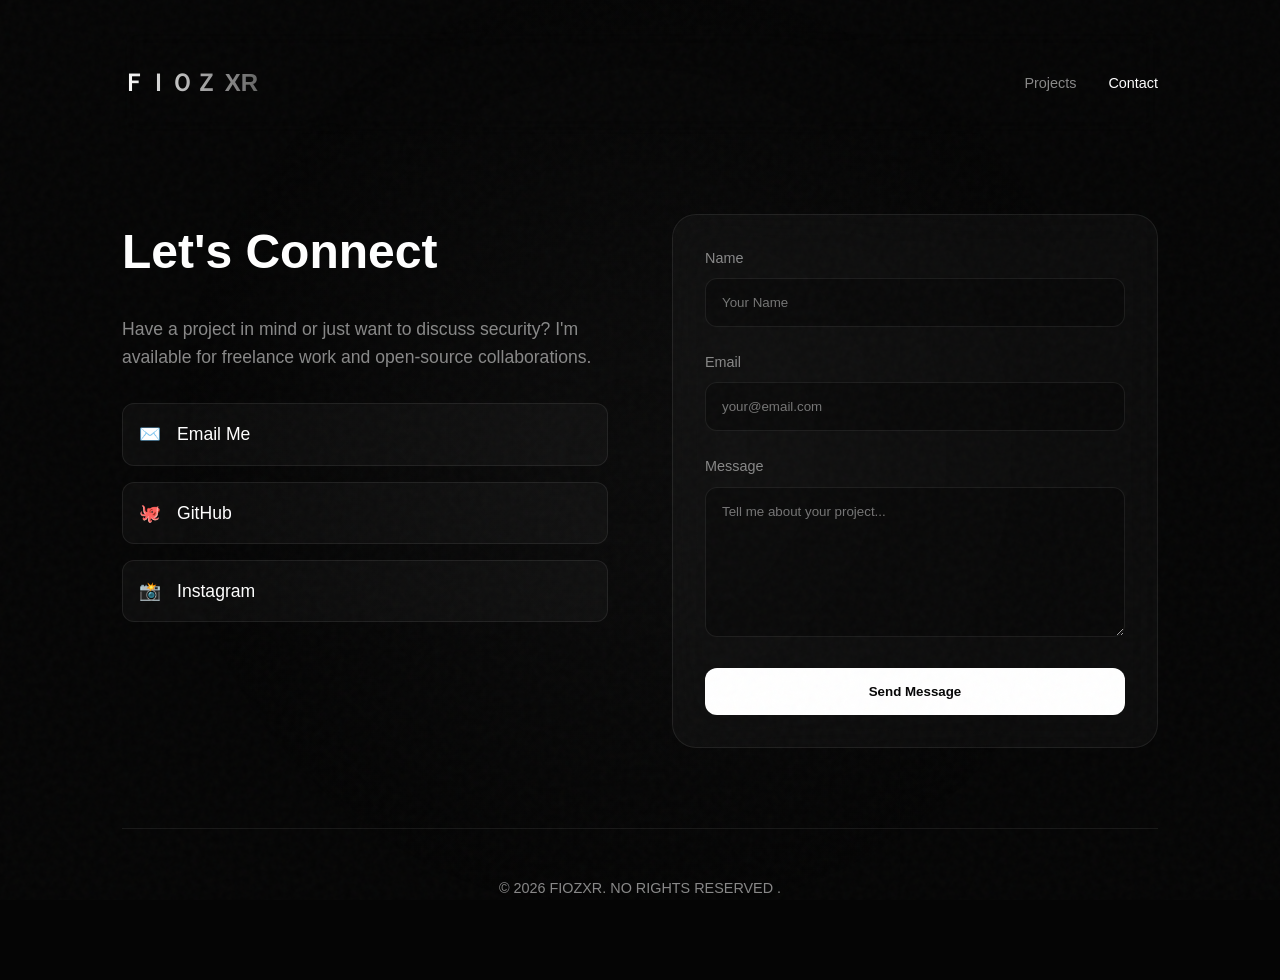
==== contact.html @ 8e523a1c "Add files via upload" ====
<!DOCTYPE html>
<html lang="en">
<head>
    <meta charset="UTF-8">
    <meta name="viewport" content="width=device-width, initial-scale=1.0">
    <title>FIOZXR | Contact</title>
    <style>
        /* [SAME SHARED CSS AS ABOVE] */
        :root { --bg-color: #050505; --text-main: #ffffff; --text-muted: #888888; --glass-bg: rgba(255, 255, 255, 0.03); --glass-border: rgba(255, 255, 255, 0.08); --accent-glow: rgba(255, 255, 255, 0.15); --font-main: 'Inter', sans-serif; }
        * { box-sizing: border-box; margin: 0; padding: 0; }
        body { background-color: var(--bg-color); color: var(--text-main); font-family: var(--font-main); overflow-x: hidden; line-height: 1.6; }
        ::-webkit-scrollbar { width: 8px; } ::-webkit-scrollbar-track { background: transparent; } ::-webkit-scrollbar-thumb { background-color: rgba(255, 255, 255, 0.2); border-radius: 20px; border: 2px solid var(--bg-color); background-clip: content-box; }
        .aurora-bg { position: fixed; top: 0; left: 0; width: 100vw; height: 100vh; z-index: -1; background: radial-gradient(circle at 50% 50%, rgba(30, 30, 30, 0.4), transparent 60%); opacity: 0.6; animation: breathe 10s infinite alternate; }
        @keyframes breathe { 0% { transform: scale(1); opacity: 0.4; } 100% { transform: scale(1.2); opacity: 0.7; } }
        .noise { position: fixed; top: 0; left: 0; width: 100%; height: 100%; pointer-events: none; z-index: 9999; opacity: 0.03; background-image: url("data:image/svg+xml,%3Csvg viewBox='0 0 200 200' xmlns='http://www.w3.org/2000/svg'%3E%3Cfilter id='noiseFilter'%3E%3CfeTurbulence type='fractalNoise' baseFrequency='0.65' numOctaves='3' stitchTiles='stitch'/%3E%3C/filter%3E%3Crect width='100%25' height='100%25' filter='url(%23noiseFilter)'/%3E%3C/svg%3E"); }
        .container { max-width: 1100px; margin: 0 auto; padding: 2rem; }
        nav { display: flex; justify-content: space-between; align-items: center; padding: 2rem 0; margin-bottom: 5rem; backdrop-filter: blur(10px); position: sticky; top: 0; z-index: 100; }
        .logo { font-size: 1.5rem; font-weight: 700; background: linear-gradient(to right, #fff, #666); -webkit-background-clip: text; -webkit-text-fill-color: transparent; text-decoration: none; }
        .nav-links { display: flex; gap: 2rem; }
        .nav-links a { color: var(--text-muted); text-decoration: none; font-size: 0.9rem; transition: color 0.3s; }
        .nav-links a:hover, .nav-links a.active { color: var(--text-main); }
        footer { border-top: 1px solid var(--glass-border); padding: 3rem 0; text-align: center; color: var(--text-muted); font-size: 0.9rem; margin-top: 5rem; }
        .fade-in-up { opacity: 0; transform: translateY(30px); transition: opacity 0.8s ease-out, transform 0.8s ease-out; }
        .fade-in-up.visible { opacity: 1; transform: translateY(0); }

        /* --- CONTACT SPECIFIC CSS --- */
        .contact-layout { display: grid; grid-template-columns: 1fr; gap: 4rem; }
        @media(min-width: 768px) { .contact-layout { grid-template-columns: 1fr 1fr; } }

        .contact-info h1 { font-size: 3rem; margin-bottom: 1.5rem; }
        .contact-info p { color: var(--text-muted); margin-bottom: 2rem; font-size: 1.1rem; }
        
        .social-list { display: flex; flex-direction: column; gap: 1rem; }
        .social-item { display: flex; align-items: center; gap: 1rem; text-decoration: none; color: var(--text-main); font-size: 1.1rem; padding: 1rem; border: 1px solid var(--glass-border); border-radius: 12px; background: var(--glass-bg); transition: 0.3s; }
        .social-item:hover { background: rgba(255,255,255,0.05); border-color: var(--text-muted); transform: translateX(10px); }

        .contact-form { background: var(--glass-bg); padding: 2rem; border-radius: 24px; border: 1px solid var(--glass-border); backdrop-filter: blur(20px); }
        .form-group { margin-bottom: 1.5rem; }
        .form-group label { display: block; margin-bottom: 0.5rem; color: var(--text-muted); font-size: 0.9rem; }
        .form-input, .form-textarea { width: 100%; padding: 1rem; background: rgba(0,0,0,0.3); border: 1px solid var(--glass-border); border-radius: 12px; color: var(--text-main); font-family: var(--font-main); outline: none; transition: 0.3s; }
        .form-input:focus, .form-textarea:focus { border-color: var(--text-muted); background: rgba(0,0,0,0.5); }
        .form-textarea { min-height: 150px; resize: vertical; }
        .submit-btn { width: 100%; padding: 1rem; background: var(--text-main); color: var(--bg-color); border: none; border-radius: 12px; font-weight: 700; cursor: pointer; transition: 0.3s; }
        .submit-btn:hover { opacity: 0.9; transform: scale(1.02); }

    </style>
</head>
<body>
    <div class="noise"></div>
    <div class="aurora-bg"></div>

    <div class="container">
        <nav>
            <a href="index.html" class="logo">ＦＩＯＺ XR</a>
            <div class="nav-links">
                <a href="projects.html">Projects</a>
                <a href="contact.html" class="active">Contact</a>
            </div>
        </nav>

        <div class="contact-layout">
            <div class="contact-info fade-in-up">
                <h1>Let's Connect</h1>
                <p>Have a project in mind or just want to discuss security? I'm available for freelance work and open-source collaborations.</p>
                
                <div class="social-list">
                    <a href="mailto:fiozxrrahman@duck.com" class="social-item">
                        <span>✉️</span> Email Me
                    </a>
                    <a href="https://github.com/fiozxr" class="social-item">
                        <span>🐙</span> GitHub
                    </a>
                    <a href="https://instagram.com/fiozxr_" class="social-item">
                        <span>📸</span> Instagram
                    </a>
                </div>
            </div>

            <div class="contact-form fade-in-up" style="transition-delay: 0.2s;">
                <form>
                    <div class="form-group">
                        <label>Name</label>
                        <input type="text" class="form-input" placeholder="Your Name">
                    </div>
                    <div class="form-group">
                        <label>Email</label>
                        <input type="email" class="form-input" placeholder="your@email.com">
                    </div>
                    <div class="form-group">
                        <label>Message</label>
                        <textarea class="form-textarea" placeholder="Tell me about your project..."></textarea>
                    </div>
                    <button type="button" class="submit-btn">Send Message</button>
                </form>
            </div>
        </div>

        <footer>
            <p>&copy; 2026 FIOZXR. NO RIGHTS RESERVED .</p>
        </footer>
    </div>

    <script>
        const observer = new IntersectionObserver((entries) => {
            entries.forEach(entry => { if (entry.isIntersecting) entry.target.classList.add('visible'); });
        }, { threshold: 0.1 });
        document.querySelectorAll('.fade-in-up').forEach((el) => observer.observe(el));
    </script>
</body>
</html>
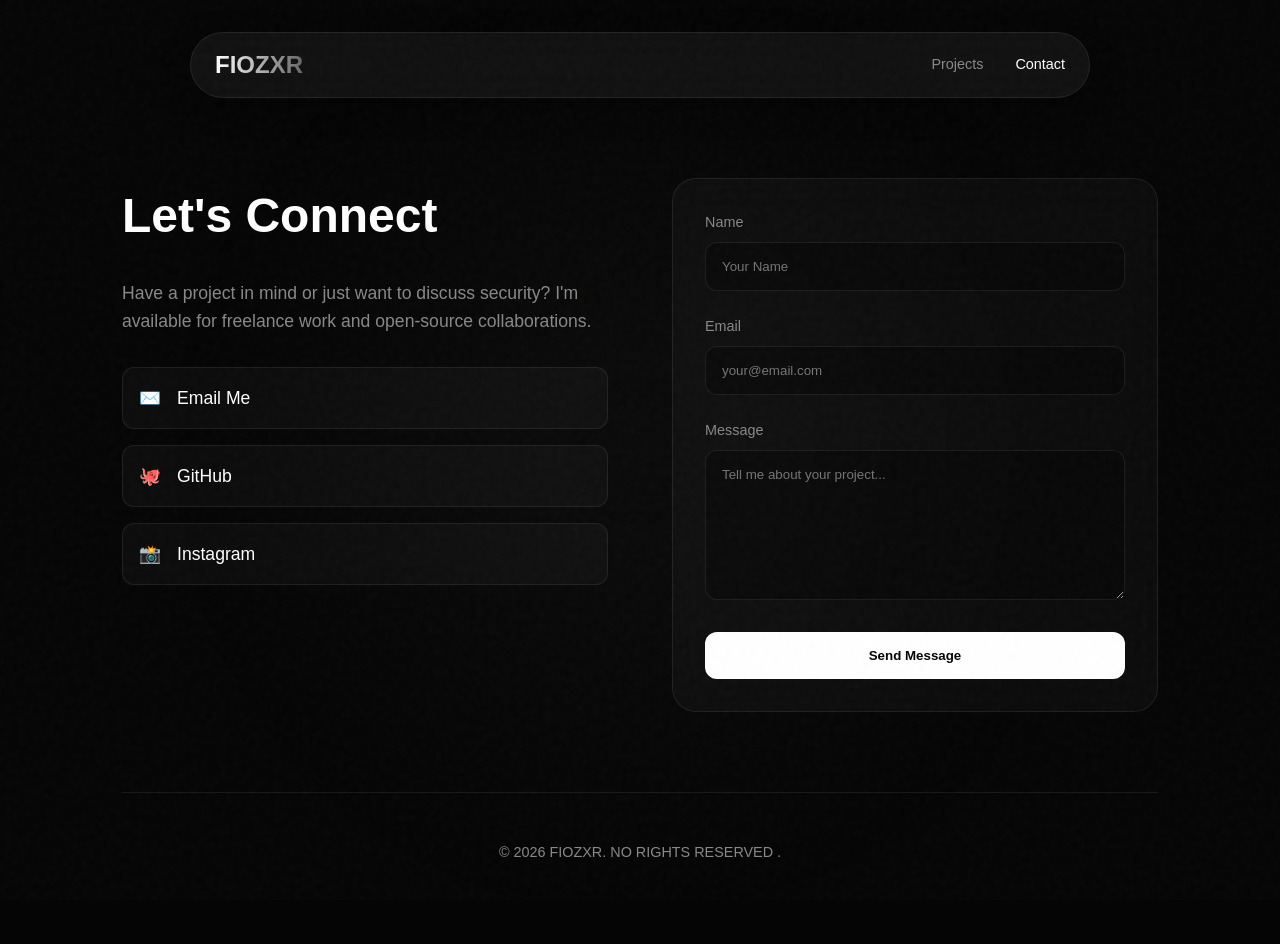
==== commit 6bd1ed16: "Add files via upload" ====
--- a/contact.html
+++ b/contact.html
@@ -14,8 +14,7 @@
         @keyframes breathe { 0% { transform: scale(1); opacity: 0.4; } 100% { transform: scale(1.2); opacity: 0.7; } }
         .noise { position: fixed; top: 0; left: 0; width: 100%; height: 100%; pointer-events: none; z-index: 9999; opacity: 0.03; background-image: url("data:image/svg+xml,%3Csvg viewBox='0 0 200 200' xmlns='http://www.w3.org/2000/svg'%3E%3Cfilter id='noiseFilter'%3E%3CfeTurbulence type='fractalNoise' baseFrequency='0.65' numOctaves='3' stitchTiles='stitch'/%3E%3C/filter%3E%3Crect width='100%25' height='100%25' filter='url(%23noiseFilter)'/%3E%3C/svg%3E"); }
         .container { max-width: 1100px; margin: 0 auto; padding: 2rem; }
-        nav { display: flex; justify-content: space-between; align-items: center; padding: 2rem 0; margin-bottom: 5rem; backdrop-filter: blur(10px); position: sticky; top: 0; z-index: 100; }
-        .logo { font-size: 1.5rem; font-weight: 700; background: linear-gradient(to right, #fff, #666); -webkit-background-clip: text; -webkit-text-fill-color: transparent; text-decoration: none; }
+        nav { display: flex; justify-content: space-between; align-items: center; padding: 0.8rem 1.5rem; margin: 0 auto 5rem auto; max-width: 900px; position: sticky; top: 20px; z-index: 100; border-radius: 50px; background: rgba(255, 255, 255, 0.05); backdrop-filter: blur(18px); -webkit-backdrop-filter: blur(18px); border: 1px solid rgba(255, 255, 255, 0.08); box-shadow: 0 10px 30px rgba(0, 0, 0, 0.4); }        .logo { font-size: 1.5rem; font-weight: 700; background: linear-gradient(to right, #fff, #666); -webkit-background-clip: text; -webkit-text-fill-color: transparent; text-decoration: none; }
         .nav-links { display: flex; gap: 2rem; }
         .nav-links a { color: var(--text-muted); text-decoration: none; font-size: 0.9rem; transition: color 0.3s; }
         .nav-links a:hover, .nav-links a.active { color: var(--text-main); }
@@ -51,7 +50,7 @@
 
     <div class="container">
         <nav>
-            <a href="index.html" class="logo">ＦＩＯＺ XR</a>
+            <a href="index.html" class="logo">FIOZXR</a>
             <div class="nav-links">
                 <a href="projects.html">Projects</a>
                 <a href="contact.html" class="active">Contact</a>
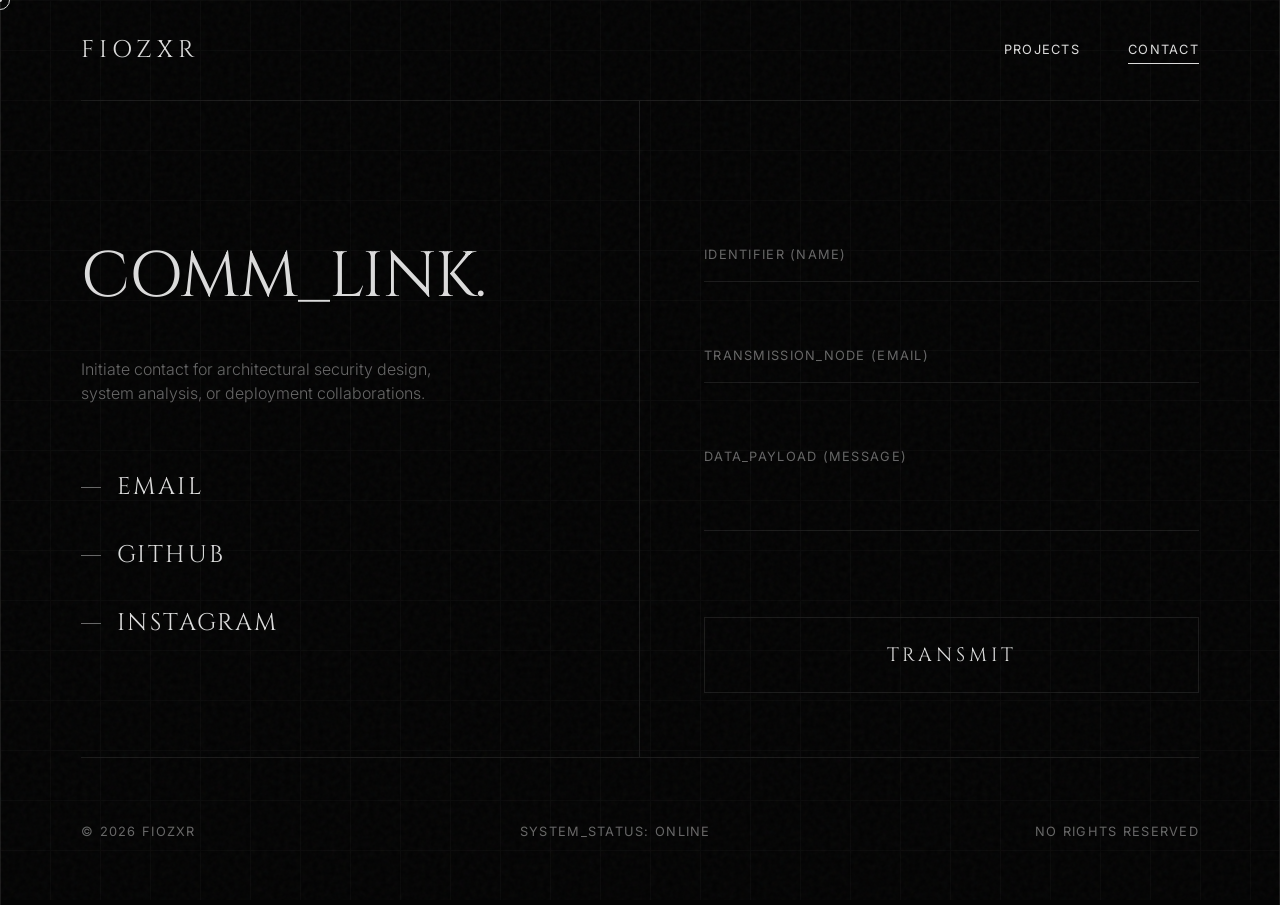
==== commit a0c31b13: "update website to motion design architecture aesthetic minimalism goth designs" ====
--- a/contact.html
+++ b/contact.html
@@ -4,106 +4,190 @@
     <meta charset="UTF-8">
     <meta name="viewport" content="width=device-width, initial-scale=1.0">
     <title>FIOZXR | Contact</title>
+    <link rel="preconnect" href="https://fonts.googleapis.com">
+    <link rel="preconnect" href="https://fonts.gstatic.com" crossorigin>
+    <link href="https://fonts.googleapis.com/css2?family=Cinzel:wght@400;700&family=Inter:wght@300;400;600&display=swap" rel="stylesheet">
     <style>
-        /* [SAME SHARED CSS AS ABOVE] */
-        :root { --bg-color: #050505; --text-main: #ffffff; --text-muted: #888888; --glass-bg: rgba(255, 255, 255, 0.03); --glass-border: rgba(255, 255, 255, 0.08); --accent-glow: rgba(255, 255, 255, 0.15); --font-main: 'Inter', sans-serif; }
-        * { box-sizing: border-box; margin: 0; padding: 0; }
-        body { background-color: var(--bg-color); color: var(--text-main); font-family: var(--font-main); overflow-x: hidden; line-height: 1.6; }
-        ::-webkit-scrollbar { width: 8px; } ::-webkit-scrollbar-track { background: transparent; } ::-webkit-scrollbar-thumb { background-color: rgba(255, 255, 255, 0.2); border-radius: 20px; border: 2px solid var(--bg-color); background-clip: content-box; }
-        .aurora-bg { position: fixed; top: 0; left: 0; width: 100vw; height: 100vh; z-index: -1; background: radial-gradient(circle at 50% 50%, rgba(30, 30, 30, 0.4), transparent 60%); opacity: 0.6; animation: breathe 10s infinite alternate; }
-        @keyframes breathe { 0% { transform: scale(1); opacity: 0.4; } 100% { transform: scale(1.2); opacity: 0.7; } }
-        .noise { position: fixed; top: 0; left: 0; width: 100%; height: 100%; pointer-events: none; z-index: 9999; opacity: 0.03; background-image: url("data:image/svg+xml,%3Csvg viewBox='0 0 200 200' xmlns='http://www.w3.org/2000/svg'%3E%3Cfilter id='noiseFilter'%3E%3CfeTurbulence type='fractalNoise' baseFrequency='0.65' numOctaves='3' stitchTiles='stitch'/%3E%3C/filter%3E%3Crect width='100%25' height='100%25' filter='url(%23noiseFilter)'/%3E%3C/svg%3E"); }
-        .container { max-width: 1100px; margin: 0 auto; padding: 2rem; }
-        nav { display: flex; justify-content: space-between; align-items: center; padding: 0.8rem 1.5rem; margin: 0 auto 5rem auto; max-width: 900px; position: sticky; top: 20px; z-index: 100; border-radius: 50px; background: rgba(255, 255, 255, 0.05); backdrop-filter: blur(18px); -webkit-backdrop-filter: blur(18px); border: 1px solid rgba(255, 255, 255, 0.08); box-shadow: 0 10px 30px rgba(0, 0, 0, 0.4); }        .logo { font-size: 1.5rem; font-weight: 700; background: linear-gradient(to right, #fff, #666); -webkit-background-clip: text; -webkit-text-fill-color: transparent; text-decoration: none; }
-        .nav-links { display: flex; gap: 2rem; }
-        .nav-links a { color: var(--text-muted); text-decoration: none; font-size: 0.9rem; transition: color 0.3s; }
-        .nav-links a:hover, .nav-links a.active { color: var(--text-main); }
-        footer { border-top: 1px solid var(--glass-border); padding: 3rem 0; text-align: center; color: var(--text-muted); font-size: 0.9rem; margin-top: 5rem; }
-        .fade-in-up { opacity: 0; transform: translateY(30px); transition: opacity 0.8s ease-out, transform 0.8s ease-out; }
-        .fade-in-up.visible { opacity: 1; transform: translateY(0); }
+        /* [COPY CORE CSS] */
+        :root { --bg: #030303; --fg: #dcdcdc; --muted: #666666; --border: #1a1a1a; --hover: #222222; --font-head: 'Cinzel', serif; --font-body: 'Inter', sans-serif; }
+        * { box-sizing: border-box; margin: 0; padding: 0; cursor: none; }
+        body { background-color: var(--bg); color: var(--fg); font-family: var(--font-body); overflow-x: hidden; line-height: 1.5; -webkit-font-smoothing: antialiased; }
+        #cursor { position: fixed; top: 0; left: 0; width: 20px; height: 20px; border: 1px solid var(--fg); border-radius: 50%; pointer-events: none; z-index: 9999; transform: translate(-50%, -50%); transition: width 0.3s, height 0.3s, background-color 0.3s; mix-blend-mode: difference; }
+        #cursor.hover { width: 50px; height: 50px; background-color: var(--fg); border-color: transparent; }
+        #cursor-dot { position: fixed; top: 0; left: 0; width: 4px; height: 4px; background-color: var(--fg); border-radius: 50%; pointer-events: none; z-index: 9999; transform: translate(-50%, -50%); }
+        .noise { position: fixed; top: 0; left: 0; width: 100vw; height: 100vh; pointer-events: none; z-index: 9998; opacity: 0.04; background-image: url("data:image/svg+xml,%3Csvg viewBox='0 0 200 200' xmlns='http://www.w3.org/2000/svg'%3E%3Cfilter id='noiseFilter'%3E%3CfeTurbulence type='fractalNoise' baseFrequency='0.8' numOctaves='3' stitchTiles='stitch'/%3E%3C/filter%3E%3Crect width='100%25' height='100%25' filter='url(%23noiseFilter)'/%3E%3C/svg%3E"); }
+        .grid-overlay { position: fixed; top: 0; left: 0; width: 100vw; height: 100vh; pointer-events: none; z-index: -1; background-size: 50px 50px; background-image: linear-gradient(to right, var(--border) 1px, transparent 1px), linear-gradient(to bottom, var(--border) 1px, transparent 1px); opacity: 0.3; }
+        .loader { position: fixed; top: 0; left: 0; width: 100vw; height: 100vh; background: var(--bg); z-index: 10000; display: flex; justify-content: center; align-items: center; transition: transform 1.2s cubic-bezier(0.77, 0, 0.175, 1); }
+        .loader.hide { transform: translateY(-100%); }
+        .loader-text { font-family: var(--font-head); font-size: 2rem; letter-spacing: 0.5em; overflow: hidden; }
+        .loader-text span { display: inline-block; transform: translateY(100%); animation: revealUp 1s forwards; }
+        @keyframes revealUp { to { transform: translateY(0); } }
+        h1, h2, h3 { font-family: var(--font-head); font-weight: 400; text-transform: uppercase; }
+        a { color: var(--fg); text-decoration: none; position: relative; }
+        .arch-container { display: grid; grid-template-columns: 80px 1fr 80px; min-height: 100vh; border-left: 1px solid var(--border); border-right: 1px solid var(--border); margin: 0 auto; max-width: 1400px; }
+        header { grid-column: 2; display: flex; justify-content: space-between; align-items: center; padding: 2rem 0; border-bottom: 1px solid var(--border); }
+        .logo { font-family: var(--font-head); font-size: 1.5rem; letter-spacing: 0.2em; }
+        nav { display: flex; gap: 3rem; }
+        nav a { font-size: 0.8rem; letter-spacing: 0.1em; text-transform: uppercase; }
+        nav a::after { content: ''; position: absolute; width: 0; height: 1px; bottom: -4px; left: 0; background-color: var(--fg); transition: width 0.3s ease; }
+        nav a:hover::after, nav a.active::after { width: 100%; }
+        footer { grid-column: 2; padding: 4rem 0; display: flex; justify-content: space-between; align-items: center; font-size: 0.8rem; color: var(--muted); letter-spacing: 0.1em; text-transform: uppercase; }
+        .hover-target { display: inline-block; }
+        .reveal { opacity: 0; transform: translateY(40px); transition: opacity 1s, transform 1s cubic-bezier(0.16, 1, 0.3, 1); }
+        .reveal.active { opacity: 1; transform: translateY(0); }
 
-        /* --- CONTACT SPECIFIC CSS --- */
-        .contact-layout { display: grid; grid-template-columns: 1fr; gap: 4rem; }
-        @media(min-width: 768px) { .contact-layout { grid-template-columns: 1fr 1fr; } }
+        /* --- CONTACT ARCHITECTURE --- */
+        .contact-grid {
+            grid-column: 2;
+            display: grid;
+            grid-template-columns: 1fr 1fr;
+            min-height: 70vh;
+        }
+        @media (max-width: 900px) { .contact-grid { grid-template-columns: 1fr; } }
 
-        .contact-info h1 { font-size: 3rem; margin-bottom: 1.5rem; }
-        .contact-info p { color: var(--text-muted); margin-bottom: 2rem; font-size: 1.1rem; }
+        .contact-info {
+            padding: 8rem 4rem 4rem 0;
+            border-right: 1px solid var(--border);
+            display: flex; flex-direction: column;
+        }
+        @media (max-width: 900px) { .contact-info { border-right: none; border-bottom: 1px solid var(--border); padding: 4rem 0; } }
+
+        .contact-info h1 { font-size: clamp(3rem, 5vw, 4rem); margin-bottom: 2rem; letter-spacing: -0.02em; }
+        .contact-info p { color: var(--muted); font-weight: 300; margin-bottom: 4rem; max-width: 400px; }
+
+        .social-links { display: flex; flex-direction: column; gap: 2rem; }
+        .social-link {
+            font-family: var(--font-head); font-size: 1.5rem; letter-spacing: 0.1em;
+            display: flex; align-items: center; gap: 1rem;
+            transition: transform 0.3s;
+        }
+        .social-link::before { content: ''; display: block; width: 20px; height: 1px; background: var(--muted); transition: width 0.3s; }
+        .social-link:hover { transform: translateX(10px); }
+        .social-link:hover::before { width: 40px; background: var(--fg); }
+
+        .contact-form-wrapper {
+            padding: 8rem 0 4rem 4rem;
+        }
+        @media (max-width: 900px) { .contact-form-wrapper { padding: 4rem 0; } }
+
+        form { display: flex; flex-direction: column; gap: 3rem; }
         
-        .social-list { display: flex; flex-direction: column; gap: 1rem; }
-        .social-item { display: flex; align-items: center; gap: 1rem; text-decoration: none; color: var(--text-main); font-size: 1.1rem; padding: 1rem; border: 1px solid var(--glass-border); border-radius: 12px; background: var(--glass-bg); transition: 0.3s; }
-        .social-item:hover { background: rgba(255,255,255,0.05); border-color: var(--text-muted); transform: translateX(10px); }
+        .input-group { position: relative; }
+        .input-group input, .input-group textarea {
+            width: 100%;
+            background: transparent;
+            border: none;
+            border-bottom: 1px solid var(--border);
+            padding: 1rem 0;
+            color: var(--fg);
+            font-family: var(--font-body);
+            font-size: 1rem;
+            outline: none;
+            transition: border-color 0.3s;
+        }
+        .input-group textarea { resize: none; height: 100px; }
+        .input-group label {
+            position: absolute; left: 0; top: 1rem;
+            color: var(--muted); font-size: 0.8rem; text-transform: uppercase; letter-spacing: 0.1em;
+            transition: top 0.3s, font-size 0.3s, color 0.3s;
+            pointer-events: none;
+        }
+        .input-group input:focus, .input-group textarea:focus { border-color: var(--fg); }
+        .input-group input:focus ~ label, .input-group textarea:focus ~ label,
+        .input-group input:valid ~ label, .input-group textarea:valid ~ label {
+            top: -1.5rem; font-size: 0.7rem; color: var(--fg);
+        }
 
-        .contact-form { background: var(--glass-bg); padding: 2rem; border-radius: 24px; border: 1px solid var(--glass-border); backdrop-filter: blur(20px); }
-        .form-group { margin-bottom: 1.5rem; }
-        .form-group label { display: block; margin-bottom: 0.5rem; color: var(--text-muted); font-size: 0.9rem; }
-        .form-input, .form-textarea { width: 100%; padding: 1rem; background: rgba(0,0,0,0.3); border: 1px solid var(--glass-border); border-radius: 12px; color: var(--text-main); font-family: var(--font-main); outline: none; transition: 0.3s; }
-        .form-input:focus, .form-textarea:focus { border-color: var(--text-muted); background: rgba(0,0,0,0.5); }
-        .form-textarea { min-height: 150px; resize: vertical; }
-        .submit-btn { width: 100%; padding: 1rem; background: var(--text-main); color: var(--bg-color); border: none; border-radius: 12px; font-weight: 700; cursor: pointer; transition: 0.3s; }
-        .submit-btn:hover { opacity: 0.9; transform: scale(1.02); }
+        .submit-btn {
+            background: transparent; border: 1px solid var(--border);
+            color: var(--fg); font-family: var(--font-head);
+            font-size: 1.2rem; letter-spacing: 0.2em; text-transform: uppercase;
+            padding: 1.5rem 0; width: 100%;
+            transition: background 0.3s, color 0.3s;
+            margin-top: 2rem;
+        }
+        .submit-btn:hover { background: var(--fg); color: var(--bg); }
 
     </style>
 </head>
 <body>
+    <div class="loader" id="loader">
+        <div class="loader-text"><span>ESTABLISH_UPLINK</span></div>
+    </div>
+
     <div class="noise"></div>
-    <div class="aurora-bg"></div>
+    <div class="grid-overlay"></div>
 
-    <div class="container">
-        <nav>
-            <a href="index.html" class="logo">FIOZXR</a>
-            <div class="nav-links">
-                <a href="projects.html">Projects</a>
-                <a href="contact.html" class="active">Contact</a>
-            </div>
-        </nav>
+    <div id="cursor"></div>
+    <div id="cursor-dot"></div>
 
-        <div class="contact-layout">
-            <div class="contact-info fade-in-up">
-                <h1>Let's Connect</h1>
-                <p>Have a project in mind or just want to discuss security? I'm available for freelance work and open-source collaborations.</p>
+    <div class="arch-container">
+        <header>
+            <a href="index.html" class="logo hover-target">FIOZXR</a>
+            <nav>
+                <a href="projects.html" class="hover-target">Projects</a>
+                <a href="contact.html" class="active hover-target">Contact</a>
+            </nav>
+        </header>
+
+        <section class="contact-grid">
+            <div class="contact-info reveal">
+                <h1>COMM_LINK.</h1>
+                <p>Initiate contact for architectural security design, system analysis, or deployment collaborations.</p>
                 
-                <div class="social-list">
-                    <a href="mailto:fiozxrrahman@duck.com" class="social-item">
-                        <span>✉️</span> Email Me
-                    </a>
-                    <a href="https://github.com/fiozxr" class="social-item">
-                        <span>🐙</span> GitHub
-                    </a>
-                    <a href="https://instagram.com/fiozxr_" class="social-item">
-                        <span>📸</span> Instagram
-                    </a>
+                <div class="social-links">
+                    <a href="mailto:fiozxrrahman@duck.com" class="social-link hover-target">EMAIL</a>
+                    <a href="https://github.com/fiozxr" class="social-link hover-target">GITHUB</a>
+                    <a href="https://instagram.com/fiozxr_" class="social-link hover-target">INSTAGRAM</a>
                 </div>
             </div>
 
-            <div class="contact-form fade-in-up" style="transition-delay: 0.2s;">
+            <div class="contact-form-wrapper reveal" style="transition-delay: 0.2s;">
                 <form>
-                    <div class="form-group">
-                        <label>Name</label>
-                        <input type="text" class="form-input" placeholder="Your Name">
+                    <div class="input-group">
+                        <input type="text" id="name" required class="hover-target">
+                        <label for="name">IDENTIFIER (NAME)</label>
                     </div>
-                    <div class="form-group">
-                        <label>Email</label>
-                        <input type="email" class="form-input" placeholder="your@email.com">
+                    <div class="input-group">
+                        <input type="email" id="email" required class="hover-target">
+                        <label for="email">TRANSMISSION_NODE (EMAIL)</label>
                     </div>
-                    <div class="form-group">
-                        <label>Message</label>
-                        <textarea class="form-textarea" placeholder="Tell me about your project..."></textarea>
+                    <div class="input-group">
+                        <textarea id="message" required class="hover-target"></textarea>
+                        <label for="message">DATA_PAYLOAD (MESSAGE)</label>
                     </div>
-                    <button type="button" class="submit-btn">Send Message</button>
+                    <button type="button" class="submit-btn hover-target">TRANSMIT</button>
                 </form>
             </div>
-        </div>
+        </section>
 
-        <footer>
-            <p>&copy; 2026 FIOZXR. NO RIGHTS RESERVED .</p>
+        <footer style="border-top: 1px solid var(--border);">
+            <span>&copy; 2026 FIOZXR</span>
+            <span>SYSTEM_STATUS: ONLINE</span>
+            <span>NO RIGHTS RESERVED</span>
         </footer>
     </div>
 
     <script>
-        const observer = new IntersectionObserver((entries) => {
-            entries.forEach(entry => { if (entry.isIntersecting) entry.target.classList.add('visible'); });
-        }, { threshold: 0.1 });
-        document.querySelectorAll('.fade-in-up').forEach((el) => observer.observe(el));
+        // Custom Cursor
+        const cursor = document.getElementById('cursor');
+        const cursorDot = document.getElementById('cursor-dot');
+        let mouseX = 0, mouseY = 0; let cursorX = 0, cursorY = 0;
+        document.addEventListener('mousemove', (e) => { mouseX = e.clientX; mouseY = e.clientY; cursorDot.style.left = mouseX + 'px'; cursorDot.style.top = mouseY + 'px'; });
+        function animateCursor() { cursorX += (mouseX - cursorX) * 0.2; cursorY += (mouseY - cursorY) * 0.2; cursor.style.left = cursorX + 'px'; cursor.style.top = cursorY + 'px'; requestAnimationFrame(animateCursor); }
+        animateCursor();
+        document.querySelectorAll('.hover-target, a, button, input, textarea').forEach(target => {
+            target.addEventListener('mouseenter', () => cursor.classList.add('hover'));
+            target.addEventListener('mouseleave', () => cursor.classList.remove('hover'));
+        });
+
+        // Loader
+        window.addEventListener('load', () => {
+            setTimeout(() => {
+                document.getElementById('loader').classList.add('hide');
+                document.querySelectorAll('.reveal').forEach(el => el.classList.add('active'));
+            }, 800);
+        });
     </script>
 </body>
 </html>
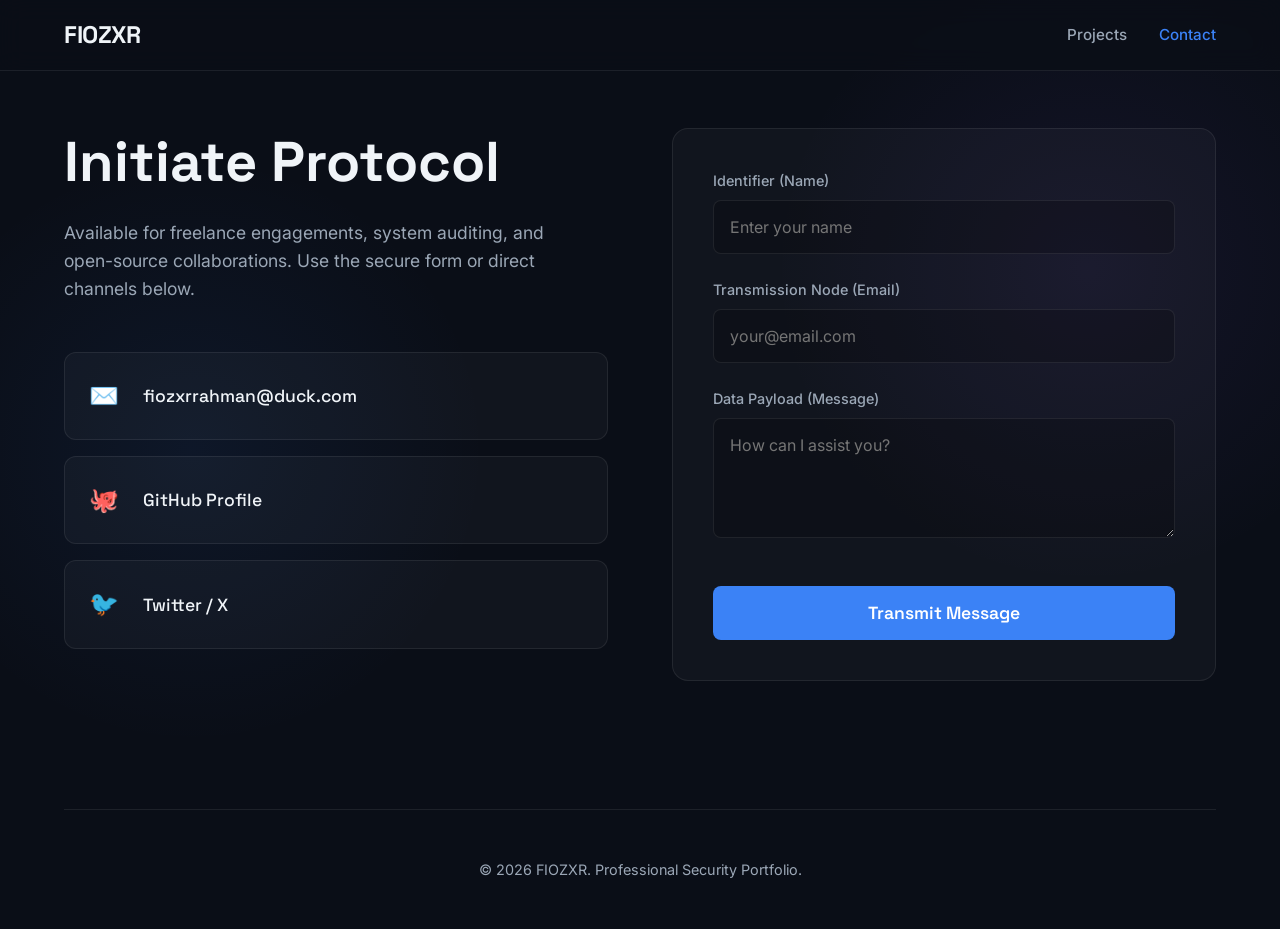
==== commit bc26dec0: "update website to unique professional tech aesthetic optimized for mobile and desktop" ====
--- a/contact.html
+++ b/contact.html
@@ -6,188 +6,244 @@
     <title>FIOZXR | Contact</title>
     <link rel="preconnect" href="https://fonts.googleapis.com">
     <link rel="preconnect" href="https://fonts.gstatic.com" crossorigin>
-    <link href="https://fonts.googleapis.com/css2?family=Cinzel:wght@400;700&family=Inter:wght@300;400;600&display=swap" rel="stylesheet">
+    <link href="https://fonts.googleapis.com/css2?family=Inter:wght@300;400;500;600&family=Space+Grotesk:wght@500;700&display=swap" rel="stylesheet">
     <style>
-        /* [COPY CORE CSS] */
-        :root { --bg: #030303; --fg: #dcdcdc; --muted: #666666; --border: #1a1a1a; --hover: #222222; --font-head: 'Cinzel', serif; --font-body: 'Inter', sans-serif; }
-        * { box-sizing: border-box; margin: 0; padding: 0; cursor: none; }
-        body { background-color: var(--bg); color: var(--fg); font-family: var(--font-body); overflow-x: hidden; line-height: 1.5; -webkit-font-smoothing: antialiased; }
-        #cursor { position: fixed; top: 0; left: 0; width: 20px; height: 20px; border: 1px solid var(--fg); border-radius: 50%; pointer-events: none; z-index: 9999; transform: translate(-50%, -50%); transition: width 0.3s, height 0.3s, background-color 0.3s; mix-blend-mode: difference; }
-        #cursor.hover { width: 50px; height: 50px; background-color: var(--fg); border-color: transparent; }
-        #cursor-dot { position: fixed; top: 0; left: 0; width: 4px; height: 4px; background-color: var(--fg); border-radius: 50%; pointer-events: none; z-index: 9999; transform: translate(-50%, -50%); }
-        .noise { position: fixed; top: 0; left: 0; width: 100vw; height: 100vh; pointer-events: none; z-index: 9998; opacity: 0.04; background-image: url("data:image/svg+xml,%3Csvg viewBox='0 0 200 200' xmlns='http://www.w3.org/2000/svg'%3E%3Cfilter id='noiseFilter'%3E%3CfeTurbulence type='fractalNoise' baseFrequency='0.8' numOctaves='3' stitchTiles='stitch'/%3E%3C/filter%3E%3Crect width='100%25' height='100%25' filter='url(%23noiseFilter)'/%3E%3C/svg%3E"); }
-        .grid-overlay { position: fixed; top: 0; left: 0; width: 100vw; height: 100vh; pointer-events: none; z-index: -1; background-size: 50px 50px; background-image: linear-gradient(to right, var(--border) 1px, transparent 1px), linear-gradient(to bottom, var(--border) 1px, transparent 1px); opacity: 0.3; }
-        .loader { position: fixed; top: 0; left: 0; width: 100vw; height: 100vh; background: var(--bg); z-index: 10000; display: flex; justify-content: center; align-items: center; transition: transform 1.2s cubic-bezier(0.77, 0, 0.175, 1); }
-        .loader.hide { transform: translateY(-100%); }
-        .loader-text { font-family: var(--font-head); font-size: 2rem; letter-spacing: 0.5em; overflow: hidden; }
-        .loader-text span { display: inline-block; transform: translateY(100%); animation: revealUp 1s forwards; }
-        @keyframes revealUp { to { transform: translateY(0); } }
-        h1, h2, h3 { font-family: var(--font-head); font-weight: 400; text-transform: uppercase; }
-        a { color: var(--fg); text-decoration: none; position: relative; }
-        .arch-container { display: grid; grid-template-columns: 80px 1fr 80px; min-height: 100vh; border-left: 1px solid var(--border); border-right: 1px solid var(--border); margin: 0 auto; max-width: 1400px; }
-        header { grid-column: 2; display: flex; justify-content: space-between; align-items: center; padding: 2rem 0; border-bottom: 1px solid var(--border); }
-        .logo { font-family: var(--font-head); font-size: 1.5rem; letter-spacing: 0.2em; }
-        nav { display: flex; gap: 3rem; }
-        nav a { font-size: 0.8rem; letter-spacing: 0.1em; text-transform: uppercase; }
-        nav a::after { content: ''; position: absolute; width: 0; height: 1px; bottom: -4px; left: 0; background-color: var(--fg); transition: width 0.3s ease; }
-        nav a:hover::after, nav a.active::after { width: 100%; }
-        footer { grid-column: 2; padding: 4rem 0; display: flex; justify-content: space-between; align-items: center; font-size: 0.8rem; color: var(--muted); letter-spacing: 0.1em; text-transform: uppercase; }
-        .hover-target { display: inline-block; }
-        .reveal { opacity: 0; transform: translateY(40px); transition: opacity 1s, transform 1s cubic-bezier(0.16, 1, 0.3, 1); }
-        .reveal.active { opacity: 1; transform: translateY(0); }
-
-        /* --- CONTACT ARCHITECTURE --- */
-        .contact-grid {
-            grid-column: 2;
+        /* Shared variables and core styles */
+        :root {
+            --bg-primary: #0a0e17; --bg-secondary: #121826; --text-main: #f0f4f8; --text-muted: #9ba7b6;
+            --accent-primary: #3b82f6; --accent-glow: rgba(59, 130, 246, 0.5);
+            --glass-bg: rgba(255, 255, 255, 0.03); --glass-border: rgba(255, 255, 255, 0.08);
+            --font-head: 'Space Grotesk', sans-serif; --font-body: 'Inter', sans-serif;
+        }
+
+        * { margin: 0; padding: 0; box-sizing: border-box; }
+        body { background-color: var(--bg-primary); color: var(--text-main); font-family: var(--font-body); line-height: 1.6; -webkit-font-smoothing: antialiased; overflow-x: hidden; background-image: radial-gradient(circle at 15% 50%, rgba(59, 130, 246, 0.08), transparent 25%), radial-gradient(circle at 85% 30%, rgba(139, 92, 246, 0.08), transparent 25%); background-attachment: fixed; }
+        .container { width: 100%; max-width: 1200px; margin: 0 auto; padding: 0 1.5rem; }
+
+        nav { position: fixed; top: 0; left: 0; right: 0; padding: 1rem 0; z-index: 100; background: rgba(10, 14, 23, 0.8); backdrop-filter: blur(12px); border-bottom: 1px solid var(--glass-border); }
+        .nav-content { display: flex; justify-content: space-between; align-items: center; }
+        .logo { font-family: var(--font-head); font-size: 1.5rem; font-weight: 700; text-decoration: none; color: var(--text-main); letter-spacing: -0.5px; }
+        .nav-links { display: flex; gap: 2rem; }
+        .nav-links a { color: var(--text-muted); text-decoration: none; font-size: 0.95rem; font-weight: 500; transition: color 0.3s; }
+        .nav-links a:hover, .nav-links a.active { color: var(--accent-primary); }
+
+        .mobile-toggle { display: none; background: none; border: none; color: var(--text-main); font-size: 1.5rem; cursor: pointer; }
+        @media (max-width: 768px) {
+            .mobile-toggle { display: block; }
+            .nav-links { position: fixed; top: 60px; left: 0; right: 0; background: var(--bg-secondary); flex-direction: column; gap: 1.5rem; padding: 2rem; border-bottom: 1px solid var(--glass-border); transform: translateY(-150%); transition: transform 0.3s ease; box-shadow: 0 10px 30px rgba(0,0,0,0.5); }
+            .nav-links.open { transform: translateY(0); }
+        }
+        footer { border-top: 1px solid var(--glass-border); padding: 3rem 0; text-align: center; color: var(--text-muted); font-size: 0.9rem; margin-top: 4rem; }
+
+        .fade-up { opacity: 0; transform: translateY(20px); transition: opacity 0.8s ease, transform 0.8s ease; }
+        .fade-up.visible { opacity: 1; transform: translateY(0); }
+
+        /* Contact Specific */
+        .contact-section {
+            padding: 8rem 0 4rem 0;
             display: grid;
             grid-template-columns: 1fr 1fr;
-            min-height: 70vh;
-        }
-        @media (max-width: 900px) { .contact-grid { grid-template-columns: 1fr; } }
-
-        .contact-info {
-            padding: 8rem 4rem 4rem 0;
-            border-right: 1px solid var(--border);
-            display: flex; flex-direction: column;
-        }
-        @media (max-width: 900px) { .contact-info { border-right: none; border-bottom: 1px solid var(--border); padding: 4rem 0; } }
-
-        .contact-info h1 { font-size: clamp(3rem, 5vw, 4rem); margin-bottom: 2rem; letter-spacing: -0.02em; }
-        .contact-info p { color: var(--muted); font-weight: 300; margin-bottom: 4rem; max-width: 400px; }
-
-        .social-links { display: flex; flex-direction: column; gap: 2rem; }
-        .social-link {
-            font-family: var(--font-head); font-size: 1.5rem; letter-spacing: 0.1em;
-            display: flex; align-items: center; gap: 1rem;
-            transition: transform 0.3s;
-        }
-        .social-link::before { content: ''; display: block; width: 20px; height: 1px; background: var(--muted); transition: width 0.3s; }
-        .social-link:hover { transform: translateX(10px); }
-        .social-link:hover::before { width: 40px; background: var(--fg); }
-
-        .contact-form-wrapper {
-            padding: 8rem 0 4rem 4rem;
-        }
-        @media (max-width: 900px) { .contact-form-wrapper { padding: 4rem 0; } }
-
-        form { display: flex; flex-direction: column; gap: 3rem; }
-        
-        .input-group { position: relative; }
-        .input-group input, .input-group textarea {
+            gap: 4rem;
+            align-items: flex-start;
+        }
+
+        @media (max-width: 900px) {
+            .contact-section { grid-template-columns: 1fr; gap: 3rem; }
+        }
+
+        .contact-info h1 {
+            font-family: var(--font-head);
+            font-size: clamp(2.5rem, 5vw, 3.5rem);
+            margin-bottom: 1.5rem;
+            line-height: 1.2;
+        }
+
+        .contact-info p {
+            color: var(--text-muted);
+            font-size: 1.1rem;
+            margin-bottom: 3rem;
+            max-width: 500px;
+        }
+
+        .social-cards {
+            display: flex;
+            flex-direction: column;
+            gap: 1rem;
+        }
+
+        .social-card {
+            display: flex;
+            align-items: center;
+            padding: 1.5rem;
+            background: var(--glass-bg);
+            border: 1px solid var(--glass-border);
+            border-radius: 12px;
+            text-decoration: none;
+            color: var(--text-main);
+            transition: transform 0.2s, border-color 0.2s, background 0.2s;
+        }
+
+        .social-card:hover {
+            transform: translateX(10px);
+            border-color: rgba(59, 130, 246, 0.4);
+            background: rgba(255,255,255,0.05);
+        }
+
+        .social-card-icon {
+            font-size: 1.5rem;
+            margin-right: 1.5rem;
+        }
+
+        .social-card-text {
+            font-family: var(--font-head);
+            font-weight: 500;
+            font-size: 1.1rem;
+        }
+
+        /* Form styling optimized for desktop and mobile */
+        .contact-form {
+            background: var(--glass-bg);
+            border: 1px solid var(--glass-border);
+            padding: 2.5rem;
+            border-radius: 16px;
+        }
+
+        .form-group {
+            margin-bottom: 1.5rem;
+        }
+
+        .form-label {
+            display: block;
+            margin-bottom: 0.5rem;
+            font-size: 0.9rem;
+            color: var(--text-muted);
+            font-weight: 500;
+        }
+
+        .form-control {
             width: 100%;
-            background: transparent;
-            border: none;
-            border-bottom: 1px solid var(--border);
-            padding: 1rem 0;
-            color: var(--fg);
+            background: rgba(0, 0, 0, 0.2);
+            border: 1px solid var(--glass-border);
+            border-radius: 8px;
+            padding: 1rem;
+            color: var(--text-main);
             font-family: var(--font-body);
             font-size: 1rem;
+            transition: border-color 0.3s, box-shadow 0.3s;
+        }
+
+        .form-control:focus {
             outline: none;
-            transition: border-color 0.3s;
-        }
-        .input-group textarea { resize: none; height: 100px; }
-        .input-group label {
-            position: absolute; left: 0; top: 1rem;
-            color: var(--muted); font-size: 0.8rem; text-transform: uppercase; letter-spacing: 0.1em;
-            transition: top 0.3s, font-size 0.3s, color 0.3s;
-            pointer-events: none;
-        }
-        .input-group input:focus, .input-group textarea:focus { border-color: var(--fg); }
-        .input-group input:focus ~ label, .input-group textarea:focus ~ label,
-        .input-group input:valid ~ label, .input-group textarea:valid ~ label {
-            top: -1.5rem; font-size: 0.7rem; color: var(--fg);
-        }
-
-        .submit-btn {
-            background: transparent; border: 1px solid var(--border);
-            color: var(--fg); font-family: var(--font-head);
-            font-size: 1.2rem; letter-spacing: 0.2em; text-transform: uppercase;
-            padding: 1.5rem 0; width: 100%;
-            transition: background 0.3s, color 0.3s;
-            margin-top: 2rem;
-        }
-        .submit-btn:hover { background: var(--fg); color: var(--bg); }
-
+            border-color: var(--accent-primary);
+            box-shadow: 0 0 0 3px rgba(59, 130, 246, 0.1);
+        }
+
+        textarea.form-control {
+            resize: vertical;
+            min-height: 120px;
+        }
+
+        .btn-submit {
+            width: 100%;
+            padding: 1rem;
+            background: var(--accent-primary);
+            color: #fff;
+            border: none;
+            border-radius: 8px;
+            font-family: var(--font-head);
+            font-size: 1.1rem;
+            font-weight: 600;
+            cursor: pointer;
+            transition: background 0.3s, transform 0.2s;
+            margin-top: 1rem;
+        }
+
+        .btn-submit:hover {
+            background: #2563eb;
+            transform: translateY(-2px);
+        }
+
+        /* Ensure touch targets are large enough on mobile */
+        @media (max-width: 768px) {
+            .form-control, .btn-submit, .social-card { padding: 1.25rem; }
+        }
     </style>
 </head>
 <body>
-    <div class="loader" id="loader">
-        <div class="loader-text"><span>ESTABLISH_UPLINK</span></div>
-    </div>
-
-    <div class="noise"></div>
-    <div class="grid-overlay"></div>
-
-    <div id="cursor"></div>
-    <div id="cursor-dot"></div>
-
-    <div class="arch-container">
-        <header>
-            <a href="index.html" class="logo hover-target">FIOZXR</a>
-            <nav>
-                <a href="projects.html" class="hover-target">Projects</a>
-                <a href="contact.html" class="active hover-target">Contact</a>
-            </nav>
-        </header>
-
-        <section class="contact-grid">
-            <div class="contact-info reveal">
-                <h1>COMM_LINK.</h1>
-                <p>Initiate contact for architectural security design, system analysis, or deployment collaborations.</p>
+
+    <nav>
+        <div class="container nav-content">
+            <a href="index.html" class="logo">FIOZXR</a>
+            <button class="mobile-toggle" id="mobile-toggle">☰</button>
+            <div class="nav-links" id="nav-links">
+                <a href="projects.html">Projects</a>
+                <a href="contact.html" class="active">Contact</a>
+            </div>
+        </div>
+    </nav>
+
+    <div class="container">
+        <section class="contact-section">
+
+            <div class="contact-info fade-up">
+                <h1>Initiate Protocol</h1>
+                <p>Available for freelance engagements, system auditing, and open-source collaborations. Use the secure form or direct channels below.</p>
                 
-                <div class="social-links">
-                    <a href="mailto:fiozxrrahman@duck.com" class="social-link hover-target">EMAIL</a>
-                    <a href="https://github.com/fiozxr" class="social-link hover-target">GITHUB</a>
-                    <a href="https://instagram.com/fiozxr_" class="social-link hover-target">INSTAGRAM</a>
+                <div class="social-cards">
+                    <a href="mailto:fiozxrrahman@duck.com" class="social-card">
+                        <span class="social-card-icon">✉️</span>
+                        <span class="social-card-text">fiozxrrahman@duck.com</span>
+                    </a>
+                    <a href="https://github.com/fiozxr" class="social-card">
+                        <span class="social-card-icon">🐙</span>
+                        <span class="social-card-text">GitHub Profile</span>
+                    </a>
+                    <a href="https://x.com/fiozxr" class="social-card">
+                        <span class="social-card-icon">🐦</span>
+                        <span class="social-card-text">Twitter / X</span>
+                    </a>
                 </div>
             </div>
 
-            <div class="contact-form-wrapper reveal" style="transition-delay: 0.2s;">
-                <form>
-                    <div class="input-group">
-                        <input type="text" id="name" required class="hover-target">
-                        <label for="name">IDENTIFIER (NAME)</label>
+            <div class="contact-form-container fade-up" style="transition-delay: 0.2s;">
+                <form class="contact-form">
+                    <div class="form-group">
+                        <label for="name" class="form-label">Identifier (Name)</label>
+                        <input type="text" id="name" class="form-control" placeholder="Enter your name" required>
                     </div>
-                    <div class="input-group">
-                        <input type="email" id="email" required class="hover-target">
-                        <label for="email">TRANSMISSION_NODE (EMAIL)</label>
+
+                    <div class="form-group">
+                        <label for="email" class="form-label">Transmission Node (Email)</label>
+                        <input type="email" id="email" class="form-control" placeholder="your@email.com" required>
                     </div>
-                    <div class="input-group">
-                        <textarea id="message" required class="hover-target"></textarea>
-                        <label for="message">DATA_PAYLOAD (MESSAGE)</label>
+
+                    <div class="form-group">
+                        <label for="message" class="form-label">Data Payload (Message)</label>
+                        <textarea id="message" class="form-control" placeholder="How can I assist you?" required></textarea>
                     </div>
-                    <button type="button" class="submit-btn hover-target">TRANSMIT</button>
+
+                    <button type="button" class="btn-submit">Transmit Message</button>
                 </form>
             </div>
+
         </section>
 
-        <footer style="border-top: 1px solid var(--border);">
-            <span>&copy; 2026 FIOZXR</span>
-            <span>SYSTEM_STATUS: ONLINE</span>
-            <span>NO RIGHTS RESERVED</span>
+        <footer>
+            <p>&copy; 2026 FIOZXR. Professional Security Portfolio.</p>
         </footer>
     </div>
 
     <script>
-        // Custom Cursor
-        const cursor = document.getElementById('cursor');
-        const cursorDot = document.getElementById('cursor-dot');
-        let mouseX = 0, mouseY = 0; let cursorX = 0, cursorY = 0;
-        document.addEventListener('mousemove', (e) => { mouseX = e.clientX; mouseY = e.clientY; cursorDot.style.left = mouseX + 'px'; cursorDot.style.top = mouseY + 'px'; });
-        function animateCursor() { cursorX += (mouseX - cursorX) * 0.2; cursorY += (mouseY - cursorY) * 0.2; cursor.style.left = cursorX + 'px'; cursor.style.top = cursorY + 'px'; requestAnimationFrame(animateCursor); }
-        animateCursor();
-        document.querySelectorAll('.hover-target, a, button, input, textarea').forEach(target => {
-            target.addEventListener('mouseenter', () => cursor.classList.add('hover'));
-            target.addEventListener('mouseleave', () => cursor.classList.remove('hover'));
-        });
-
-        // Loader
-        window.addEventListener('load', () => {
-            setTimeout(() => {
-                document.getElementById('loader').classList.add('hide');
-                document.querySelectorAll('.reveal').forEach(el => el.classList.add('active'));
-            }, 800);
-        });
+        const toggle = document.getElementById('mobile-toggle');
+        const nav = document.getElementById('nav-links');
+        toggle.addEventListener('click', () => { nav.classList.toggle('open'); toggle.textContent = nav.classList.contains('open') ? '✕' : '☰'; });
+
+        const observer = new IntersectionObserver((entries) => {
+            entries.forEach(entry => {
+                if(entry.isIntersecting) { entry.target.classList.add('visible'); observer.unobserve(entry.target); }
+            });
+        }, { threshold: 0.1, rootMargin: "0px 0px -50px 0px" });
+        document.querySelectorAll('.fade-up').forEach(el => observer.observe(el));
     </script>
 </body>
 </html>
